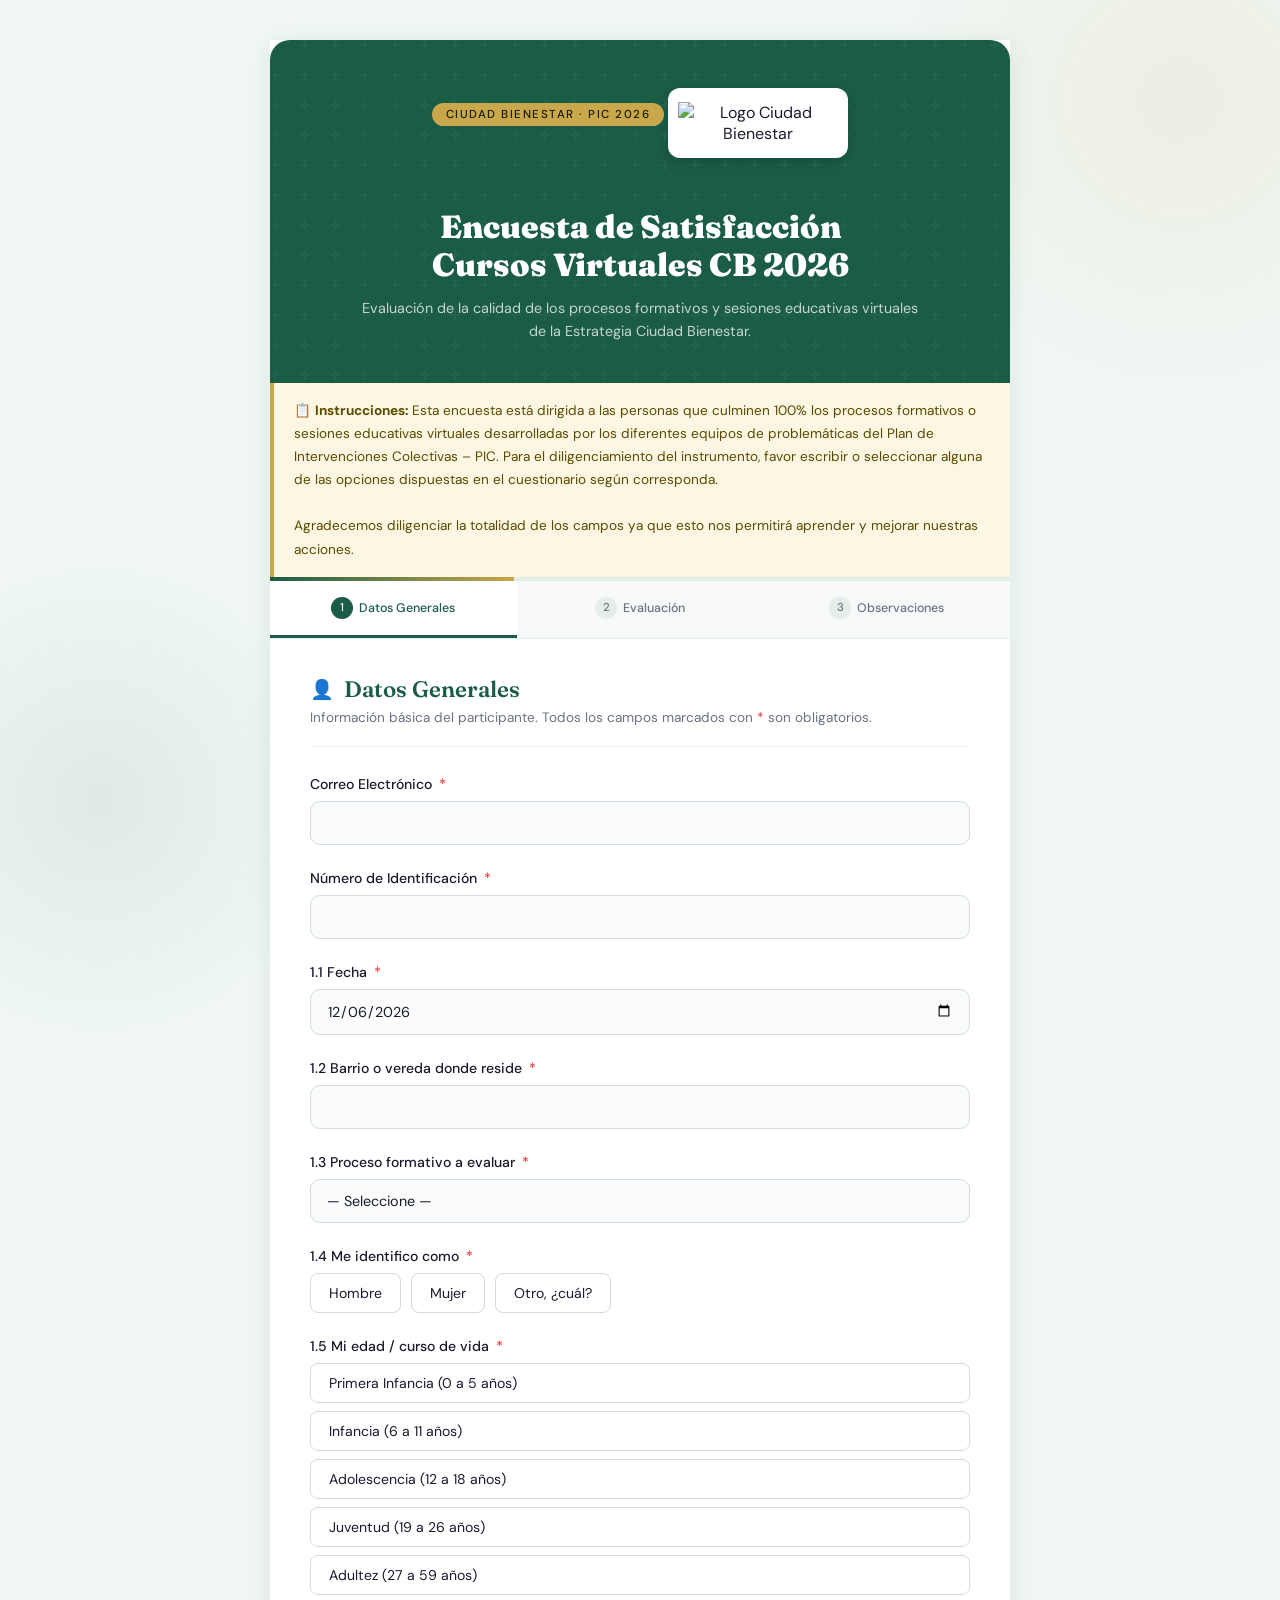
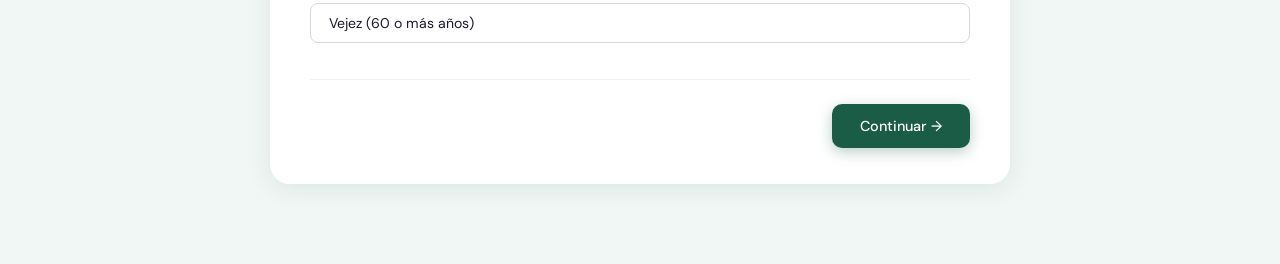
==== encuestascv.html @ 36df81e2 "Create encuestascv.html" ====
<!doctype html>
<html lang="es">

<head>
    <meta charset="UTF-8" />
    <meta name="viewport" content="width=device-width, initial-scale=1.0" />
    <title>Encuesta de Satisfacción – Ciudad Bienestar 2026</title>
    <link rel="preconnect" href="https://fonts.googleapis.com" />
    <link
        href="https://fonts.googleapis.com/css2?family=Fraunces:ital,wght@0,300;0,600;0,900;1,300&family=DM+Sans:wght@300;400;500&display=swap"
        rel="stylesheet" />
    <style>
        :root {
            --verde: #1a5c45;
            --verde-claro: #2d8c68;
            --verde-suave: #e8f5ef;
            --dorado: #c8a84b;
            --dorado-suave: #fdf6e3;
            --texto: #1a1a2e;
            --gris: #6b7280;
            --blanco: #ffffff;
            --sombra: 0 4px 24px rgba(26, 92, 69, 0.1);
        }

        * {
            box-sizing: border-box;
            margin: 0;
            padding: 0;
        }

        body {
            font-family: "DM Sans", sans-serif;
            background: #f0f7f4;
            min-height: 100vh;
            color: var(--texto);
            position: relative;
            overflow-x: hidden;
        }

        /* Fondo decorativo */
        body::before {
            content: "";
            position: fixed;
            top: -200px;
            right: -200px;
            width: 600px;
            height: 600px;
            background: radial-gradient(circle,
                    rgba(200, 168, 75, 0.1) 0%,
                    transparent 70%);
            pointer-events: none;
            z-index: 0;
        }

        body::after {
            content: "";
            position: fixed;
            bottom: -150px;
            left: -150px;
            width: 500px;
            height: 500px;
            background: radial-gradient(circle,
                    rgba(26, 92, 69, 0.08) 0%,
                    transparent 70%);
            pointer-events: none;
            z-index: 0;
        }

        .container {
            max-width: 780px;
            margin: 0 auto;
            padding: 40px 20px 80px;
            position: relative;
            z-index: 1;
        }

        /* HEADER */
        .header {
            background: var(--verde);
            border-radius: 20px 20px 0 0;
            padding: 48px 40px 40px;
            text-align: center;
            position: relative;
            overflow: hidden;
        }

        .header::before {
            content: "";
            position: absolute;
            top: 0;
            left: 0;
            right: 0;
            bottom: 0;
            background: url("data:image/svg+xml,%3Csvg width='60' height='60' viewBox='0 0 60 60' xmlns='http://www.w3.org/2000/svg'%3E%3Cg fill='none' fill-rule='evenodd'%3E%3Cg fill='%23ffffff' fill-opacity='0.04'%3E%3Cpath d='M36 34v-4h-2v4h-4v2h4v4h2v-4h4v-2h-4zm0-30V0h-2v4h-4v2h4v4h2V6h4V4h-4zM6 34v-4H4v4H0v2h4v4h2v-4h4v-2H6zM6 4V0H4v4H0v2h4v4h2V6h4V4H6z'/%3E%3C/g%3E%3C/g%3E%3C/svg%3E");
        }

        .logo-area {
            display: inline-flex;
            align-items: center;
            gap: 16px;
            margin-bottom: 50px;
        }

        .logo-icon {
            width: 180px;
            /* más ancho */
            height: 70px;
            /* ligeramente más alto */
            background: #ffffff;
            border-radius: 12px;
            display: flex;
            align-items: center;
            justify-content: center;
            padding: 10px;
            box-shadow: 0 4px 12px rgba(0, 0, 0, 0.15);
        }

        .logo-img {
            max-width: 100%;
            max-height: 100%;
            object-fit: contain;
            /* mantiene proporción */
        }

        .logo-img {
            max-width: 100%;
            max-height: 100%;
            object-fit: contain;
            /* mantiene proporción */
        }

        .header h1 {
            font-family: "Fraunces", serif;
            font-weight: 900;
            font-size: clamp(1.4rem, 4vw, 2rem);
            color: var(--blanco);
            line-height: 1.2;
            position: relative;
        }

        .header .subtitulo {
            font-size: 0.9rem;
            color: rgba(255, 255, 255, 0.75);
            margin-top: 12px;
            line-height: 1.6;
            max-width: 560px;
            margin-left: auto;
            margin-right: auto;
            position: relative;
        }

        .badge {
            display: inline-block;
            background: var(--dorado);
            color: #1a1a00;
            font-size: 0.72rem;
            font-weight: 500;
            letter-spacing: 1.5px;
            text-transform: uppercase;
            padding: 4px 14px;
            border-radius: 20px;
            margin-bottom: 16px;
            position: relative;
        }

        /* INSTRUCCIONES */
        .instrucciones {
            background: var(--dorado-suave);
            border-left: 4px solid var(--dorado);
            padding: 16px 20px;
            font-size: 0.85rem;
            color: #5a4a00;
            line-height: 1.7;
        }

        /* CARD DEL FORMULARIO */
        .form-card {
            background: var(--blanco);
            border-radius: 0 0 20px 20px;
            box-shadow: var(--sombra);
            overflow: hidden;
        }

        /* STEPS NAV */
        .steps-nav {
            display: flex;
            background: #f8faf9;
            border-bottom: 1px solid #e5ede9;
            padding: 0;
        }

        .step-tab {
            flex: 1;
            padding: 16px 8px;
            text-align: center;
            font-size: 0.78rem;
            font-weight: 500;
            color: var(--gris);
            border-bottom: 3px solid transparent;
            transition: all 0.3s;
            cursor: default;
        }

        .step-tab.active {
            color: var(--verde);
            border-bottom-color: var(--verde);
            background: var(--blanco);
        }

        .step-tab.done {
            color: var(--verde-claro);
        }

        .step-tab .num {
            display: inline-flex;
            align-items: center;
            justify-content: center;
            width: 22px;
            height: 22px;
            border-radius: 50%;
            background: #e5ede9;
            color: var(--gris);
            font-size: 0.72rem;
            margin-right: 6px;
            transition: all 0.3s;
        }

        .step-tab.active .num {
            background: var(--verde);
            color: #fff;
        }

        .step-tab.done .num {
            background: var(--verde-claro);
            color: #fff;
        }

        /* SECCIONES */
        .seccion {
            display: none;
            padding: 36px 40px;
            animation: fadeIn 0.4s ease;
        }

        .seccion.activa {
            display: block;
        }

        @keyframes fadeIn {
            from {
                opacity: 0;
                transform: translateY(12px);
            }

            to {
                opacity: 1;
                transform: translateY(0);
            }
        }

        .seccion-titulo {
            font-family: "Fraunces", serif;
            font-size: 1.4rem;
            font-weight: 600;
            color: var(--verde);
            margin-bottom: 6px;
            display: flex;
            align-items: center;
            gap: 10px;
        }

        .seccion-titulo .icono {
            font-size: 1.2rem;
        }

        .seccion-desc {
            font-size: 0.85rem;
            color: var(--gris);
            margin-bottom: 28px;
            padding-bottom: 20px;
            border-bottom: 1px solid #eef2ef;
        }

        /* CAMPOS */
        .campo {
            margin-bottom: 24px;
        }

        .campo label {
            display: block;
            font-size: 0.88rem;
            font-weight: 500;
            color: var(--texto);
            margin-bottom: 8px;
        }

        .campo label .req {
            color: #e53e3e;
            margin-left: 3px;
        }

        input[type="text"],
        input[type="email"],
        input[type="date"],
        select,
        textarea {
            width: 100%;
            padding: 12px 16px;
            border: 1.5px solid #d1ddd8;
            border-radius: 10px;
            font-family: "DM Sans", sans-serif;
            font-size: 0.9rem;
            color: var(--texto);
            background: #fafcfb;
            transition: all 0.2s;
            outline: none;
            appearance: none;
        }

        input:focus,
        select:focus,
        textarea:focus {
            border-color: var(--verde);
            background: var(--blanco);
            box-shadow: 0 0 0 3px rgba(26, 92, 69, 0.08);
        }

        textarea {
            min-height: 90px;
            resize: vertical;
        }

        /* Radio grupos */
        .radio-grupo {
            display: flex;
            flex-wrap: wrap;
            gap: 10px;
        }

        .radio-grupo label {
            display: flex;
            align-items: center;
            gap: 8px;
            padding: 10px 18px;
            border: 1.5px solid #d1ddd8;
            border-radius: 8px;
            cursor: pointer;
            font-size: 0.88rem;
            font-weight: 400;
            color: var(--texto);
            transition: all 0.2s;
            margin-bottom: 0;
        }

        .radio-grupo input[type="radio"] {
            display: none;
        }

        .radio-grupo label:has(input:checked) {
            background: var(--verde-suave);
            border-color: var(--verde);
            color: var(--verde);
            font-weight: 500;
        }

        /* Campo "otro cual" */
        .otro-campo {
            display: none;
            margin-top: 10px;
        }

        .otro-campo.visible {
            display: block;
        }

        /* TABLA LIKERT */
        .likert-wrap {
            overflow-x: auto;
            margin-top: 4px;
        }

        .likert-table {
            width: 100%;
            border-collapse: collapse;
            min-width: 560px;
        }

        .likert-table thead th {
            padding: 10px 8px;
            text-align: center;
            font-size: 0.78rem;
            font-weight: 600;
            color: var(--gris);
            border-bottom: 2px solid #e5ede9;
            letter-spacing: 0.3px;
        }

        .likert-table thead th:first-child {
            text-align: left;
            padding-left: 12px;
        }

        .likert-table tbody tr {
            border-bottom: 1px solid #f0f5f2;
        }

        .likert-table tbody tr:last-child {
            border-bottom: none;
        }

        .likert-table tbody td {
            padding: 14px 8px;
            text-align: center;
            vertical-align: middle;
        }

        .likert-table tbody td:first-child {
            text-align: left;
            font-size: 0.87rem;
            padding-left: 12px;
            color: var(--texto);
            line-height: 1.4;
        }

        .likert-table tbody tr:hover {
            background: var(--verde-suave);
        }

        .likert-radio {
            width: 20px;
            height: 20px;
            accent-color: var(--verde);
            cursor: pointer;
        }

        /* PERCEPCION */
        .puntuacion-wrap {
            display: flex;
            gap: 8px;
            flex-wrap: wrap;
        }

        .star-btn {
            background: none;
            border: 2px solid #d1ddd8;
            border-radius: 8px;
            padding: 10px 16px;
            font-size: 1.1rem;
            cursor: pointer;
            transition: all 0.2s;
            color: #ccc;
        }

        .star-btn.activa {
            background: var(--dorado-suave);
            border-color: var(--dorado);
            color: var(--dorado);
            transform: scale(1.05);
        }

        /* BOTONES */
        .botones {
            display: flex;
            justify-content: space-between;
            align-items: center;
            margin-top: 36px;
            padding-top: 24px;
            border-top: 1px solid #eef2ef;
        }

        .btn {
            padding: 13px 28px;
            border-radius: 10px;
            font-family: "DM Sans", sans-serif;
            font-size: 0.9rem;
            font-weight: 500;
            cursor: pointer;
            border: none;
            transition: all 0.25s;
            display: inline-flex;
            align-items: center;
            gap: 8px;
        }

        .btn-secundario {
            background: #f0f5f2;
            color: var(--verde);
        }

        .btn-secundario:hover {
            background: #e0ede6;
        }

        .btn-primario {
            background: var(--verde);
            color: #fff;
            box-shadow: 0 4px 14px rgba(26, 92, 69, 0.3);
        }

        .btn-primario:hover {
            background: var(--verde-claro);
            transform: translateY(-1px);
            box-shadow: 0 6px 18px rgba(26, 92, 69, 0.35);
        }

        .btn-primario:disabled {
            opacity: 0.6;
            cursor: not-allowed;
            transform: none;
        }

        /* PROGRESS BAR */
        .progress-bar-wrap {
            height: 4px;
            background: #e5ede9;
        }

        .progress-bar-fill {
            height: 100%;
            background: linear-gradient(90deg, var(--verde), var(--dorado));
            transition: width 0.4s ease;
        }

        /* ÉXITO */
        .exito {
            display: none;
            text-align: center;
            padding: 60px 40px;
        }

        .exito.visible {
            display: block;
            animation: fadeIn 0.5s ease;
        }

        .exito-icon {
            width: 80px;
            height: 80px;
            background: var(--verde-suave);
            border-radius: 50%;
            display: flex;
            align-items: center;
            justify-content: center;
            font-size: 2.5rem;
            margin: 0 auto 24px;
        }

        .exito h2 {
            font-family: "Fraunces", serif;
            font-size: 1.8rem;
            color: var(--verde);
            margin-bottom: 12px;
        }

        .exito p {
            color: var(--gris);
            font-size: 0.95rem;
            line-height: 1.7;
        }

        /* ERROR */
        .error-msg {
            color: #c53030;
            font-size: 0.8rem;
            margin-top: 5px;
            display: none;
        }

        .campo.invalido input,
        .campo.invalido select,
        .campo.invalido textarea {
            border-color: #e53e3e;
        }

        .campo.invalido .error-msg {
            display: block;
        }

        /* LOADING OVERLAY */
        .loading-overlay {
            display: none;
            position: fixed;
            inset: 0;
            background: rgba(255, 255, 255, 0.85);
            z-index: 999;
            align-items: center;
            justify-content: center;
            flex-direction: column;
            gap: 16px;
        }

        .loading-overlay.visible {
            display: flex;
        }

        .spinner {
            width: 48px;
            height: 48px;
            border: 4px solid var(--verde-suave);
            border-top-color: var(--verde);
            border-radius: 50%;
            animation: spin 0.8s linear infinite;
        }

        @keyframes spin {
            to {
                transform: rotate(360deg);
            }
        }

        @media (max-width: 600px) {
            .seccion {
                padding: 24px 20px;
            }

            .header {
                padding: 36px 20px 28px;
            }

            .instrucciones {
                padding: 14px 16px;
            }

            .steps-nav .step-tab {
                font-size: 0.7rem;
                padding: 12px 4px;
            }

            .steps-nav .step-tab .num {
                display: none;
            }
        }
    </style>
</head>

<body>
    <div class="loading-overlay" id="loadingOverlay">
        <div class="spinner"></div>
        <p style="color: var(--verde); font-weight: 500">Enviando respuesta…</p>
    </div>

    <div class="container">
        <div class="form-card">
            <!-- HEADER -->
            <div class="header">
                <div class="badge">Ciudad Bienestar · PIC 2026</div>
                <div class="logo-area">
                    <div class="logo-icon">
                        <img src="https://ciudadbienestar.github.io/usuariosSICB/Logos_Acciones_Colectivas.png"
                            alt="Logo Ciudad Bienestar" class="logo-img" />
                    </div>
                </div>
                <h1>Encuesta de Satisfacción<br />Cursos Virtuales CB 2026</h1>
                <p class="subtitulo">
                    Evaluación de la calidad de los procesos formativos y sesiones
                    educativas virtuales de la Estrategia Ciudad Bienestar.
                </p>
            </div>

            <!-- INSTRUCCIONES -->
            <div class="instrucciones">
                📋 <strong>Instrucciones:</strong> Esta encuesta está dirigida a las
                personas que culminen 100% los procesos formativos o sesiones
                educativas virtuales desarrolladas por los diferentes equipos de problemáticas del Plan de
                Intervenciones Colectivas – PIC. Para el
                diligenciamiento del instrumento, favor escribir o seleccionar alguna
                de las opciones dispuestas en el cuestionario según corresponda. <br> <br>
                Agradecemos diligenciar la totalidad de los campos ya que esto nos
                permitirá aprender y mejorar nuestras acciones.
            </div>

            <!-- PROGRESS BAR -->
            <div class="progress-bar-wrap">
                <div class="progress-bar-fill" id="progressBar" style="width: 33%"></div>
            </div>

            <!-- STEPS NAV -->
            <div class="steps-nav">
                <div class="step-tab active" id="tab1">
                    <span class="num">1</span>Datos Generales
                </div>
                <div class="step-tab" id="tab2">
                    <span class="num">2</span>Evaluación
                </div>
                <div class="step-tab" id="tab3">
                    <span class="num">3</span>Observaciones
                </div>
            </div>

            <form id="encuesta" novalidate>
                <!-- ===================== SECCIÓN 1 ===================== -->
                <div class="seccion activa" id="sec1">
                    <div class="seccion-titulo">
                        <span class="icono">👤</span> Datos Generales
                    </div>
                    <p class="seccion-desc">
                        Información básica del participante. Todos los campos marcados con
                        <span style="color: #e53e3e">*</span> son obligatorios.
                    </p>

                    <div class="campo" id="campo-email">
                        <label for="email">Correo Electrónico <span class="req">*</span></label>
                        <input type="email" id="email" name="email" placeholder="" required />
                        <div class="error-msg">Por favor ingrese un correo válido.</div>
                    </div>

                    <div class="campo" id="campo-id">
                        <label for="identificacion">Número de Identificación <span class="req">*</span></label>
                        <input type="text" id="identificacion" name="identificacion" placeholder="" required />
                        <div class="error-msg">Este campo es obligatorio.</div>
                    </div>

                    <div class="campo" id="campo-fecha">
                        <label for="fecha">1.1 Fecha <span class="req">*</span></label>
                        <input type="date" id="fecha" name="fecha" required />
                        <div class="error-msg">Por favor seleccione una fecha.</div>
                    </div>

                    <div class="campo" id="campo-barrio">
                        <label for="barrio">1.2 Barrio o vereda donde reside
                            <span class="req">*</span></label>
                        <input type="text" id="barrio" name="barrio" placeholder="" required />
                        <div class="error-msg">Por favor ingrese su barrio o vereda.</div>
                    </div>

                    <div class="campo" id="campo-proceso">
                        <label for="proceso">1.3 Proceso formativo a evaluar
                            <span class="req">*</span></label>
                        <select id="proceso" name="proceso" required>
                            <option value="">— Seleccione —</option>
                            <option>CIUDAD BIENESTAR CONCEPTOS Y PROCEDIMIENTOS</option>
                            <option>EDUCACIÓN POPULAR</option>
                            <option>POLÍTICA PÚBLICA SALUD COLECTIVA</option>
                            <option>
                                SISTEMA DE INFORMACIÓN GEOGRÁFICO PARTICIPATIVO (SIGP)
                            </option>
                            <option>VIAJE HACIA EL SENTIR, ENTIENDO LA SALUD MENTAL</option>
                            <option>
                                VACU - APRENDIENDO POR EL DERECHO A LA SALUD (COMUNITARIO)
                            </option>
                            <option>
                                VACU - APRENDIENDO POR EL DERECHO A LA SALUD (INSTITUCIONAL)
                            </option>
                        </select>
                        <div class="error-msg">
                            Por favor seleccione un proceso formativo.
                        </div>
                    </div>

                    <div class="campo" id="campo-genero">
                        <label>1.4 Me identifico como <span class="req">*</span></label>
                        <div class="radio-grupo" id="generoGrupo">
                            <label><input type="radio" name="genero" value="Hombre" />
                                Hombre</label>
                            <label><input type="radio" name="genero" value="Mujer" />
                                Mujer</label>
                            <label id="labelOtroGenero"><input type="radio" name="genero" value="Otro" /> Otro,
                                ¿cuál?</label>
                        </div>
                        <div class="otro-campo" id="otroGenero">
                            <input type="text" id="otroGeneroTexto" name="otroGenero" placeholder="Especifique…" />
                        </div>
                        <div class="error-msg" id="errorGenero">
                            Por favor seleccione una opción.
                        </div>
                    </div>

                    <div class="campo" id="campo-edad">
                        <label>1.5 Mi edad / curso de vida <span class="req">*</span></label>
                        <div class="radio-grupo" style="flex-direction: column; gap: 8px" id="edadGrupo">
                            <label><input type="radio" name="edad" value="Primera Infancia (0 a 5 años)" />Primera
                                Infancia (0 a 5 años)</label>
                            <label><input type="radio" name="edad" value="Infancia (6 a 11 años)" />Infancia (6 a 11
                                años)</label>
                            <label><input type="radio" name="edad" value="Adolescencia (12 a 18 años)" />Adolescencia
                                (12 a 18 años)</label>
                            <label><input type="radio" name="edad" value="Juventud (19 a 26 años)" />Juventud (19 a 26
                                años)</label>
                            <label><input type="radio" name="edad" value="Adultez (27 a 59 años)" />Adultez (27 a 59
                                años)</label>
                            <label><input type="radio" name="edad" value="Vejez (60 o más años)" />Vejez (60 o más
                                años)</label>
                        </div>
                        <div class="error-msg" id="errorEdad">
                            Por favor seleccione su curso de vida.
                        </div>
                    </div>

                    <div class="botones">
                        <div></div>
                        <button type="button" class="btn btn-primario" onclick="irA(2)">
                            Continuar →
                        </button>
                    </div>
                </div>

                <!-- ===================== SECCIÓN 2 ===================== -->
                <div class="seccion" id="sec2">
                    <div class="seccion-titulo">
                        <span class="icono">📊</span> Evaluación del Proceso
                    </div>
                    <p class="seccion-desc">
                        Seleccione la opción que mejor describe su experiencia para cada
                        aspecto.
                    </p>

                    <div class="campo">
                        <label>2.1 Evaluación por aspectos <span class="req">*</span></label>
                        <div class="likert-wrap">
                            <table class="likert-table">
                                <thead>
                                    <tr>
                                        <th style="min-width: 200px">Aspecto</th>
                                        <th>De acuerdo</th>
                                        <th>Med. de acuerdo</th>
                                        <th>En desacuerdo</th>
                                        <th>Tot. en desacuerdo</th>
                                    </tr>
                                </thead>
                                <tbody>
                                    <tr>
                                        <td>
                                            2.1 Estabilidad y funcionalidad de la plataforma digital
                                        </td>
                                        <td>
                                            <input class="likert-radio" type="radio" name="plataforma"
                                                value="De acuerdo" required />
                                        </td>
                                        <td>
                                            <input class="likert-radio" type="radio" name="plataforma"
                                                value="Medianamente de acuerdo" />
                                        </td>
                                        <td>
                                            <input class="likert-radio" type="radio" name="plataforma"
                                                value="En desacuerdo" />
                                        </td>
                                        <td>
                                            <input class="likert-radio" type="radio" name="plataforma"
                                                value="Totalmente en desacuerdo" />
                                        </td>
                                    </tr>
                                    <tr>
                                        <td>2.2 Diseño y planificación del curso</td>
                                        <td>
                                            <input class="likert-radio" type="radio" name="diseno" value="De acuerdo"
                                                required />
                                        </td>
                                        <td>
                                            <input class="likert-radio" type="radio" name="diseno"
                                                value="Medianamente de acuerdo" />
                                        </td>
                                        <td>
                                            <input class="likert-radio" type="radio" name="diseno"
                                                value="En desacuerdo" />
                                        </td>
                                        <td>
                                            <input class="likert-radio" type="radio" name="diseno"
                                                value="Totalmente en desacuerdo" />
                                        </td>
                                    </tr>
                                    <tr>
                                        <td>
                                            2.3 Importancia y aplicabilidad de los temas trabajados
                                        </td>
                                        <td>
                                            <input class="likert-radio" type="radio" name="temas" value="De acuerdo"
                                                required />
                                        </td>
                                        <td>
                                            <input class="likert-radio" type="radio" name="temas"
                                                value="Medianamente de acuerdo" />
                                        </td>
                                        <td>
                                            <input class="likert-radio" type="radio" name="temas"
                                                value="En desacuerdo" />
                                        </td>
                                        <td>
                                            <input class="likert-radio" type="radio" name="temas"
                                                value="Totalmente en desacuerdo" />
                                        </td>
                                    </tr>
                                    <tr>
                                        <td>
                                            2.4 Calidad didáctica (uso de herramientas y recursos
                                            virtuales)
                                        </td>
                                        <td>
                                            <input class="likert-radio" type="radio" name="didactica" value="De acuerdo"
                                                required />
                                        </td>
                                        <td>
                                            <input class="likert-radio" type="radio" name="didactica"
                                                value="Medianamente de acuerdo" />
                                        </td>
                                        <td>
                                            <input class="likert-radio" type="radio" name="didactica"
                                                value="En desacuerdo" />
                                        </td>
                                        <td>
                                            <input class="likert-radio" type="radio" name="didactica"
                                                value="Totalmente en desacuerdo" />
                                        </td>
                                    </tr>
                                    <tr>
                                        <td>
                                            2.5 Material de apoyo para el refuerzo de las temáticas
                                        </td>
                                        <td>
                                            <input class="likert-radio" type="radio" name="material" value="De acuerdo"
                                                required />
                                        </td>
                                        <td>
                                            <input class="likert-radio" type="radio" name="material"
                                                value="Medianamente de acuerdo" />
                                        </td>
                                        <td>
                                            <input class="likert-radio" type="radio" name="material"
                                                value="En desacuerdo" />
                                        </td>
                                        <td>
                                            <input class="likert-radio" type="radio" name="material"
                                                value="Totalmente en desacuerdo" />
                                        </td>
                                    </tr>
                                </tbody>
                            </table>
                        </div>
                        <div class="error-msg" id="errorLikert">
                            Por favor responda todos los aspectos de la tabla.
                        </div>
                    </div>

                    <div class="campo">
                        <label>Percepción general del proceso formativo
                            <span class="req">*</span></label>
                        <div class="puntuacion-wrap" id="puntuacionWrap">
                            <button type="button" class="star-btn" data-val="1" onclick="setPuntuacion(1)">
                                ⭐ 1
                            </button>
                            <button type="button" class="star-btn" data-val="2" onclick="setPercepcion(2)">
                                ⭐ 2
                            </button>
                            <button type="button" class="star-btn" data-val="3" onclick="setPercepcion(3)">
                                ⭐ 3
                            </button>
                            <button type="button" class="star-btn" data-val="4" onclick="setPercepcion(4)">
                                ⭐ 4
                            </button>
                            <button type="button" class="star-btn" data-val="5" onclick="setPercepcion(5)">
                                ⭐ 5
                            </button>
                        </div>
                        <input type="hidden" id="percepcion" name="percepcion" required />
                        <div class="error-msg" id="errorPercepcion">
                            Por favor seleccione una puntuación.
                        </div>
                    </div>

                    <div class="botones">
                        <button type="button" class="btn btn-secundario" onclick="irA(1)">
                            ← Atrás
                        </button>
                        <button type="button" class="btn btn-primario" onclick="irA(3)">
                            Continuar →
                        </button>
                    </div>
                </div>

                <!-- ===================== SECCIÓN 3 ===================== -->
                <div class="seccion" id="sec3">
                    <div class="seccion-titulo">
                        <span class="icono">💬</span> Aspectos Destacados y Observaciones
                    </div>
                    <p class="seccion-desc">
                        Sus comentarios son muy valiosos para seguir mejorando.
                    </p>

                    <div class="campo">
                        <label for="gusta">3.1 ¿Qué fue lo que más le gustó del proceso formativo?</label>
                        <textarea id="gusta" name="gusta" placeholder="Comparta lo que más le gustó…"></textarea>
                    </div>

                    <div class="campo">
                        <label for="nogusta">3.2 ¿Qué no le gustó del proceso formativo?</label>
                        <textarea id="nogusta" name="nogusta" placeholder="Comparta lo que mejoraría…"></textarea>
                    </div>

                    <div class="campo">
                        <label for="relevantes">3.3 ¿Qué aspectos más relevantes destacaría?</label>
                        <textarea id="relevantes" name="relevantes" placeholder="Aspectos destacados…"></textarea>
                    </div>

                    <div class="campo">
                        <label for="sugerencias">3.4 Sugerencias para mejorar (especialmente si calificó algo
                            como "En desacuerdo")</label>
                        <textarea id="sugerencias" name="sugerencias"
                            placeholder="Sus sugerencias de mejora…"></textarea>
                    </div>

                    <div class="botones">
                        <button type="button" class="btn btn-secundario" onclick="irA(2)">
                            ← Atrás
                        </button>
                        <button type="submit" class="btn btn-primario" id="btnEnviar">
                            Enviar respuesta ✓
                        </button>
                    </div>
                </div>
            </form>

            <!-- ÉXITO -->
            <div class="exito" id="exitoMsg">
                <div class="exito-icon">✅</div>
                <h2>¡Gracias por su respuesta!</h2>
                <p>
                    Su encuesta fue enviada exitosamente. Su opinión es fundamental para
                    mejorar nuestros procesos formativos y continuar fortaleciendo
                    nuestros procesos.
                </p>
                <br />
                <button class="btn btn-primario" onclick="reiniciar()" style="margin: 0 auto">
                    Enviar otra respuesta
                </button>
            </div>
        </div>
    </div>

    <script>
        // ========================
        // CONFIGURACIÓN GOOGLE SHEETS
        // ========================
        // 1. Crea tu Google Apps Script Web App y reemplaza esta URL:
        const GOOGLE_SCRIPT_URL =
            "https://script.google.com/macros/s/AKfycbycy847Q5xIaKuByJDKugjYl74lIB07QC3CGpZOuT5HGZ08GzL42IpMojQkcJ-GRMK8/exec";

        // ========================
        // NAVEGACIÓN ENTRE SECCIONES
        // ========================
        let seccionActual = 1;
        const totalSecciones = 3;

        function irA(num) {
            if (num > seccionActual && !validarSeccion(seccionActual)) return;
            document
                .getElementById(`sec${seccionActual}`)
                .classList.remove("activa");
            document
                .getElementById(`tab${seccionActual}`)
                .classList.remove("active");
            document.getElementById(`tab${seccionActual}`).classList.add("done");
            seccionActual = num;
            document.getElementById(`sec${num}`).classList.add("activa");
            document.getElementById(`tab${num}`).classList.add("active");
            document.getElementById(`tab${num}`).classList.remove("done");
            document.getElementById("progressBar").style.width =
                (num / totalSecciones) * 100 + "%";
            window.scrollTo({ top: 0, behavior: "smooth" });
        }

        // ========================
        // VALIDACIÓN
        // ========================
        function validarSeccion(n) {
            if (n === 1) return validarSec1();
            if (n === 2) return validarSec2();
            return true;
        }

        function marcarCampo(id, valido, msg) {
            const el = document.getElementById(id);
            if (!el) return;
            if (valido) {
                el.classList.remove("invalido");
            } else {
                el.classList.add("invalido");
            }
            if (msg) {
                const e = el.querySelector(".error-msg");
                if (e) e.textContent = msg;
            }
        }

        function validarSec1() {
            let ok = true;
            const email = document.getElementById("email");
            const emailOk =
                email.value && /^[^\s@]+@[^\s@]+\.[^\s@]+$/.test(email.value);
            marcarCampo("campo-email", emailOk);
            if (!emailOk) ok = false;

            const id_ = document.getElementById("identificacion");
            marcarCampo("campo-id", !!id_.value.trim());
            if (!id_.value.trim()) ok = false;

            const fecha = document.getElementById("fecha");
            marcarCampo("campo-fecha", !!fecha.value);
            if (!fecha.value) ok = false;

            const barrio = document.getElementById("barrio");
            marcarCampo("campo-barrio", !!barrio.value.trim());
            if (!barrio.value.trim()) ok = false;

            const proceso = document.getElementById("proceso");
            marcarCampo("campo-proceso", !!proceso.value);
            if (!proceso.value) ok = false;

            const genero = document.querySelector('input[name="genero"]:checked');
            const errG = document.getElementById("errorGenero");
            if (!genero) {
                errG.style.display = "block";
                ok = false;
            } else {
                errG.style.display = "none";
            }

            const edad = document.querySelector('input[name="edad"]:checked');
            const errE = document.getElementById("errorEdad");
            if (!edad) {
                errE.style.display = "block";
                ok = false;
            } else {
                errE.style.display = "none";
            }

            return ok;
        }

        function validarSec2() {
            let ok = true;
            const items = [
                "plataforma",
                "diseno",
                "temas",
                "didactica",
                "material",
            ];
            let likertOk = true;
            items.forEach((n) => {
                if (!document.querySelector(`input[name="${n}"]:checked`))
                    likertOk = false;
            });
            const errL = document.getElementById("errorLikert");
            if (!likertOk) {
                errL.style.display = "block";
                ok = false;
            } else {
                errL.style.display = "none";
            }

            const punt = document.getElementById("percepcion").value;
            const errP = document.getElementById("errorPercepcion");
            if (!punt) {
                errP.style.display = "block";
                ok = false;
            } else {
                errP.style.display = "none";
            }

            return ok;
        }

        // ========================
        // OTRO GÉNERO
        // ========================
        document.querySelectorAll('input[name="genero"]').forEach((r) => {
            r.addEventListener("change", function () {
                const campo = document.getElementById("otroGenero");
                if (this.value === "Otro") campo.classList.add("visible");
                else campo.classList.remove("visible");
            });
        });

        // ========================
        // PERCEPCION ESTRELLAS
        // ========================
        function setPercepcion(val) {
            document.getElementById("percepcion").value = val;
            document.querySelectorAll(".star-btn").forEach((b) => {
                b.classList.toggle("activa", parseInt(b.dataset.val) <= val);
            });
            document.getElementById("errorPercepcion").style.display = "none";
        }

        // ========================
        // ENVÍO DEL FORMULARIO
        // ========================
        document
            .getElementById("encuesta")
            .addEventListener("submit", async function (e) {
                e.preventDefault();
                if (!validarSeccion(3)) return;

                const loading = document.getElementById("loadingOverlay");
                loading.classList.add("visible");

                const getData = (name) => {
                    const el = document.querySelector(`input[name="${name}"]:checked`);
                    return el ? el.value : "";
                };

                const data = {
                    timestamp: new Date().toLocaleString("es-CO"),
                    email: document.getElementById("email").value,
                    identificacion: document.getElementById("identificacion").value,
                    fecha: document.getElementById("fecha").value,
                    barrio: document.getElementById("barrio").value,
                    proceso: document.getElementById("proceso").value,
                    genero:
                        getData("genero") === "Otro"
                            ? "Otro: " + document.getElementById("otroGeneroTexto").value
                            : getData("genero"),
                    edad: getData("edad"),
                    plataforma: getData("plataforma"),
                    diseno: getData("diseno"),
                    temas: getData("temas"),
                    didactica: getData("didactica"),
                    material: getData("material"),
                    puntuacion: document.getElementById("percepcion").value,
                    gusta: document.getElementById("gusta").value,
                    nogusta: document.getElementById("nogusta").value,
                    relevantes: document.getElementById("relevantes").value,
                    sugerencias: document.getElementById("sugerencias").value,
                };

                try {
  await fetch(GOOGLE_SCRIPT_URL, {
    method: 'POST',
    mode: 'no-cors',
    headers: { 'Content-Type': 'application/json' },
    body: JSON.stringify(data),
  });

  loading.classList.remove('visible');

  document.getElementById('encuesta').style.display = 'none';
  document.querySelector('.steps-nav').style.display = 'none';
  document.querySelector('.progress-bar-wrap').style.display = 'none';
  document.querySelector('.instrucciones').style.display = 'none'; // 👈 AQUÍ

  document.getElementById('exitoMsg').classList.add('visible');

} catch (err) {
                    loading.classList.remove("visible");
                    alert("Ocurrió un error al enviar. Por favor intente nuevamente.");
                    console.error(err);
                }
            });

        // ========================
        // REINICIAR
        // ========================
        function reiniciar() {
            document.getElementById("encuesta").reset();
            document.getElementById("encuesta").style.display = "block";
            document.querySelector(".steps-nav").style.display = "flex";
            document.querySelector(".progress-bar-wrap").style.display = "block";
            document.getElementById("exitoMsg").classList.remove("visible");
            document
                .querySelectorAll(".star-btn")
                .forEach((b) => b.classList.remove("activa"));
            document.getElementById("percepcion").value = "";
            document.getElementById("otroGenero").classList.remove("visible");
            seccionActual = 1;
            irA(1);
            document.getElementById("tab1").classList.remove("done");
            document.getElementById("tab2").classList.remove("done", "active");
            document.getElementById("tab3").classList.remove("done", "active");
        }

        // Setear fecha de hoy por defecto
        document.getElementById("fecha").valueAsDate = new Date();
    </script>
</body>

</html>
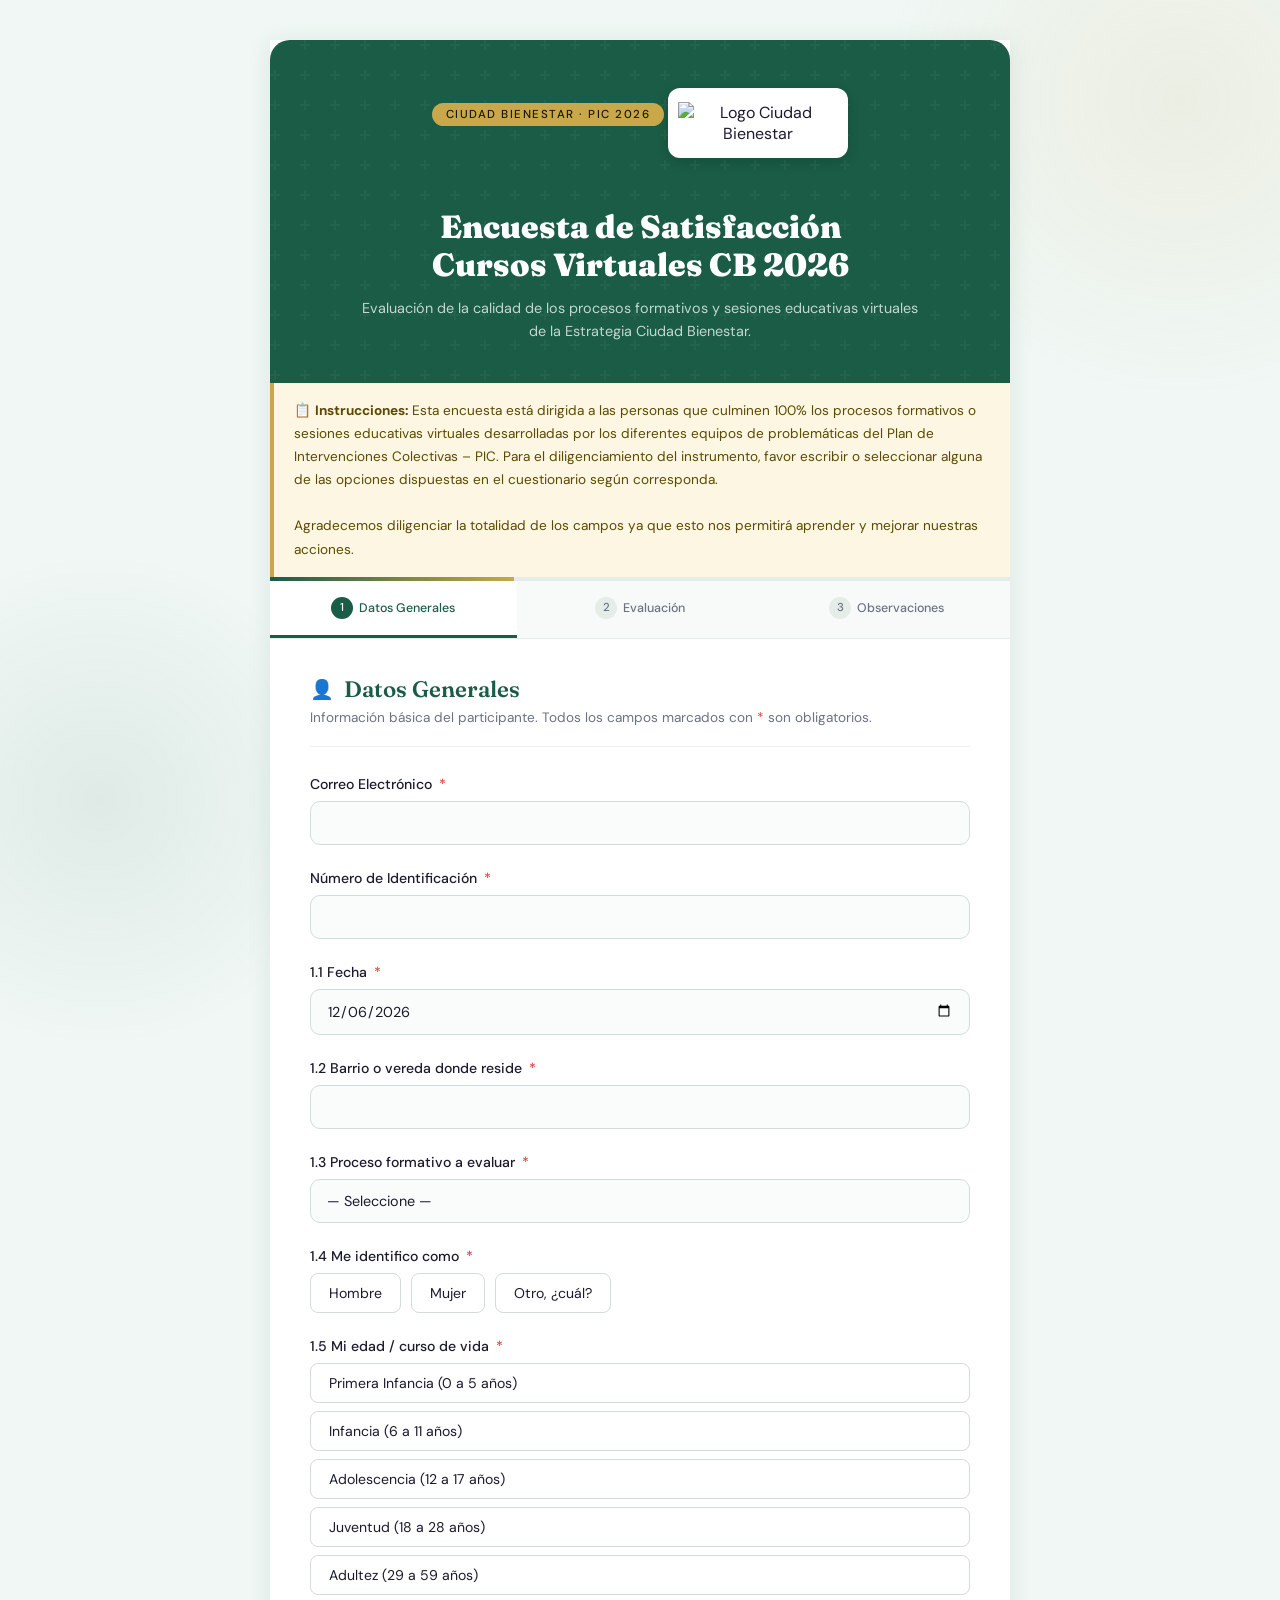
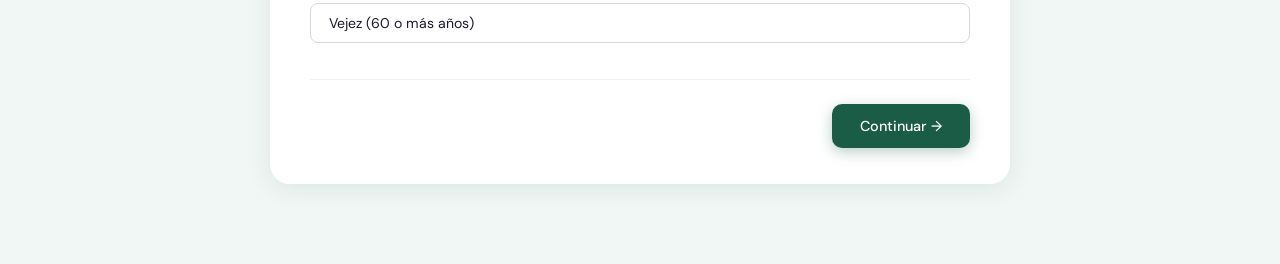
==== commit 409fee4a: "Update encuestascv.html" ====
--- a/encuestascv.html
+++ b/encuestascv.html
@@ -773,10 +773,10 @@
                             <label><input type="radio" name="edad" value="Infancia (6 a 11 años)" />Infancia (6 a 11
                                 años)</label>
                             <label><input type="radio" name="edad" value="Adolescencia (12 a 18 años)" />Adolescencia
-                                (12 a 18 años)</label>
-                            <label><input type="radio" name="edad" value="Juventud (19 a 26 años)" />Juventud (19 a 26
+                                (12 a 17 años)</label>
+                            <label><input type="radio" name="edad" value="Juventud (19 a 26 años)" />Juventud (18 a 28
                                 años)</label>
-                            <label><input type="radio" name="edad" value="Adultez (27 a 59 años)" />Adultez (27 a 59
+                            <label><input type="radio" name="edad" value="Adultez (27 a 59 años)" />Adultez (29 a 59
                                 años)</label>
                             <label><input type="radio" name="edad" value="Vejez (60 o más años)" />Vejez (60 o más
                                 años)</label>
